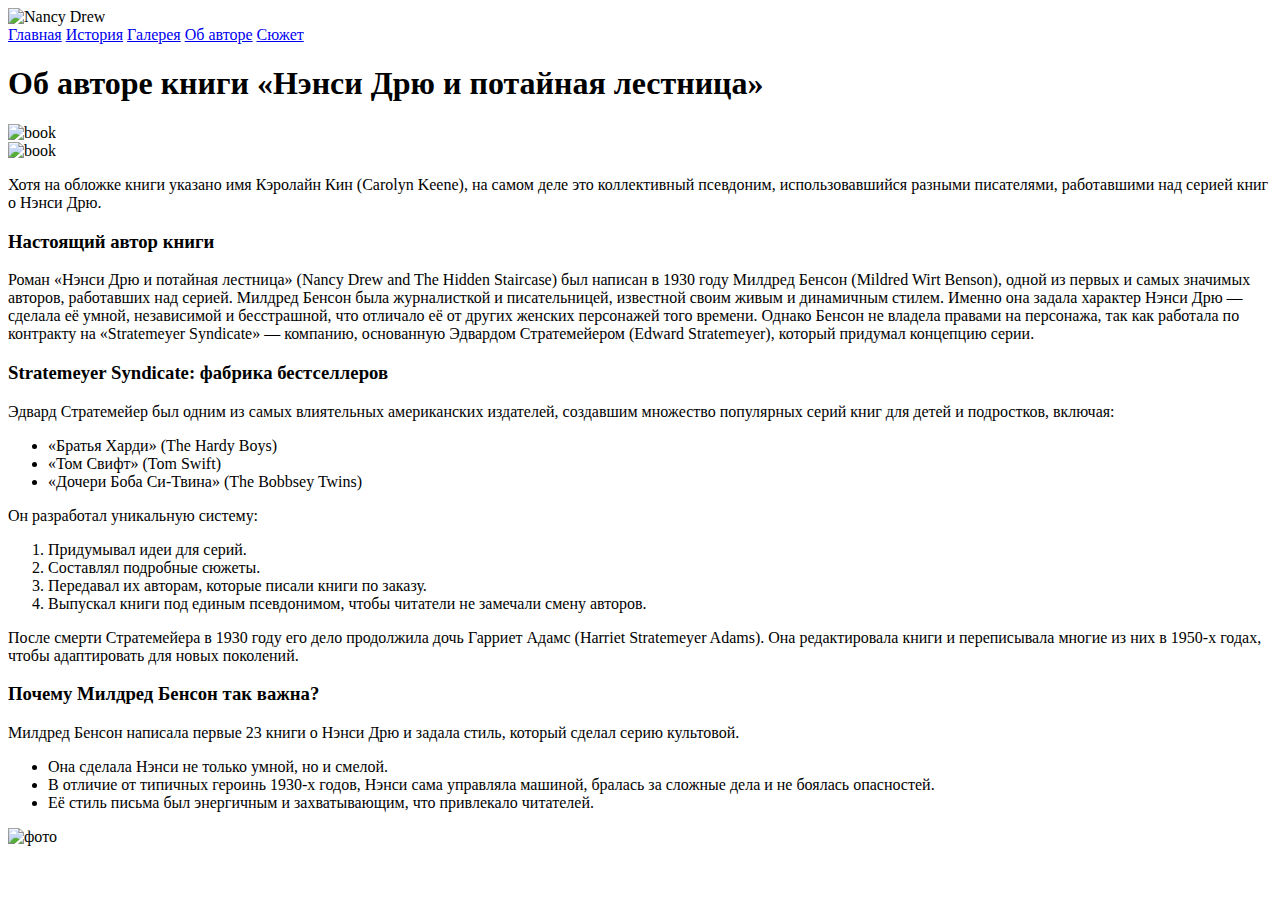
==== lab 3/author.html @ 33aaee7b "Add files via upload" ====
<!DOCTYPE html>
<link href="https://fonts.googleapis.com/css2?family=Gabriela&family=Rubik+Spray+Paint&display=swap" rel="stylesheet">
<html>
    <head>
        <meta charset="utf-8">
        <title>Лаба 3 Пономарёва</title>
        <link rel="stylesheet" href="styles.css">
    </head>
    <header>
        <div class="start ing">
            <img src="start.png" alt="Nancy Drew">
        </div>
        <div class="topnav">
            <a  href="index.html">Главная</a>
            <a  href="history.html">История</a>
            <a href="gallery.html">Галерея</a>
            <a class="active" href="author.html">Об авторе</a>
            <a href="story.html">Сюжет</a>
        </div>
    </header>
    <body>
        <div class="info-banner">
            <h1>Об авторе книги «Нэнси Дрю и потайная лестница»</h1>
            <div id="picbar">
                <div class="card image-card">
                    <img src="pic4.jpg" alt="book" />
                </div>
                <div class="card image-card">
                    <img src="pic5.jpg" alt="book" />
                </div>
            </div>
            
            <div id="main">
                <p>Хотя на обложке книги указано имя Кэролайн Кин (Carolyn Keene), на самом деле это коллективный псевдоним, использовавшийся разными писателями, работавшими над серией книг о Нэнси Дрю.
                </p>
                <h3>Настоящий автор книги</h3>
                <p>Роман «Нэнси Дрю и потайная лестница» (Nancy Drew and The Hidden Staircase) был написан в 1930 году Милдред Бенсон (Mildred Wirt Benson), одной из первых и самых значимых авторов, работавших над серией.

                    Милдред Бенсон была журналисткой и писательницей, известной своим живым и динамичным стилем. Именно она задала характер Нэнси Дрю — сделала её умной, независимой и бесстрашной, что отличало её от других женских персонажей того времени.
                    
                    Однако Бенсон не владела правами на персонажа, так как работала по контракту на «Stratemeyer Syndicate» — компанию, основанную Эдвардом Стратемейером (Edward Stratemeyer), который придумал концепцию серии.
                    
                    </p>
                <h3>Stratemeyer Syndicate: фабрика бестселлеров</h3>
                <p>Эдвард Стратемейер был одним из самых влиятельных американских издателей, создавшим множество популярных серий книг для детей и подростков, включая:
                </p>
                <ul>
                    <li>«Братья Харди» (The Hardy Boys)</li>
                    <li>«Том Свифт» (Tom Swift)</li>
                    <li>«Дочери Боба Си-Твина» (The Bobbsey Twins)</li>
                </ul>
                <p>Он разработал уникальную систему:</p>
                <ol>
                    <li>Придумывал идеи для серий.</li>
                    <li>Составлял подробные сюжеты.</li>
                    <li>Передавал их авторам, которые писали книги по заказу.</li>
                    <li>Выпускал книги под единым псевдонимом, чтобы читатели не замечали смену авторов.</li>
                </ol>
                <p>После смерти Стратемейера в 1930 году его дело продолжила дочь Гарриет Адамс (Harriet Stratemeyer Adams). Она редактировала книги и переписывала многие из них в 1950-х годах, чтобы адаптировать для новых поколений.</p>
                <h3>Почему Милдред Бенсон так важна?</h3>
                <p>Милдред Бенсон написала первые 23 книги о Нэнси Дрю и задала стиль, который сделал серию культовой.</p>
                <ul>
                    <li>Она сделала Нэнси не только умной, но и смелой.</li>
                    <li>В отличие от типичных героинь 1930-х годов, Нэнси сама управляла машиной, бралась за сложные дела и не боялась опасностей.</li>
                    <li>Её стиль письма был энергичным и захватывающим, что привлекало читателей.</li>
                </ul>
            </div>
             <div class="end img">
                    <img src="end.png" alt="фото" />
                </div>
        </div>
        
    </body>
</html>
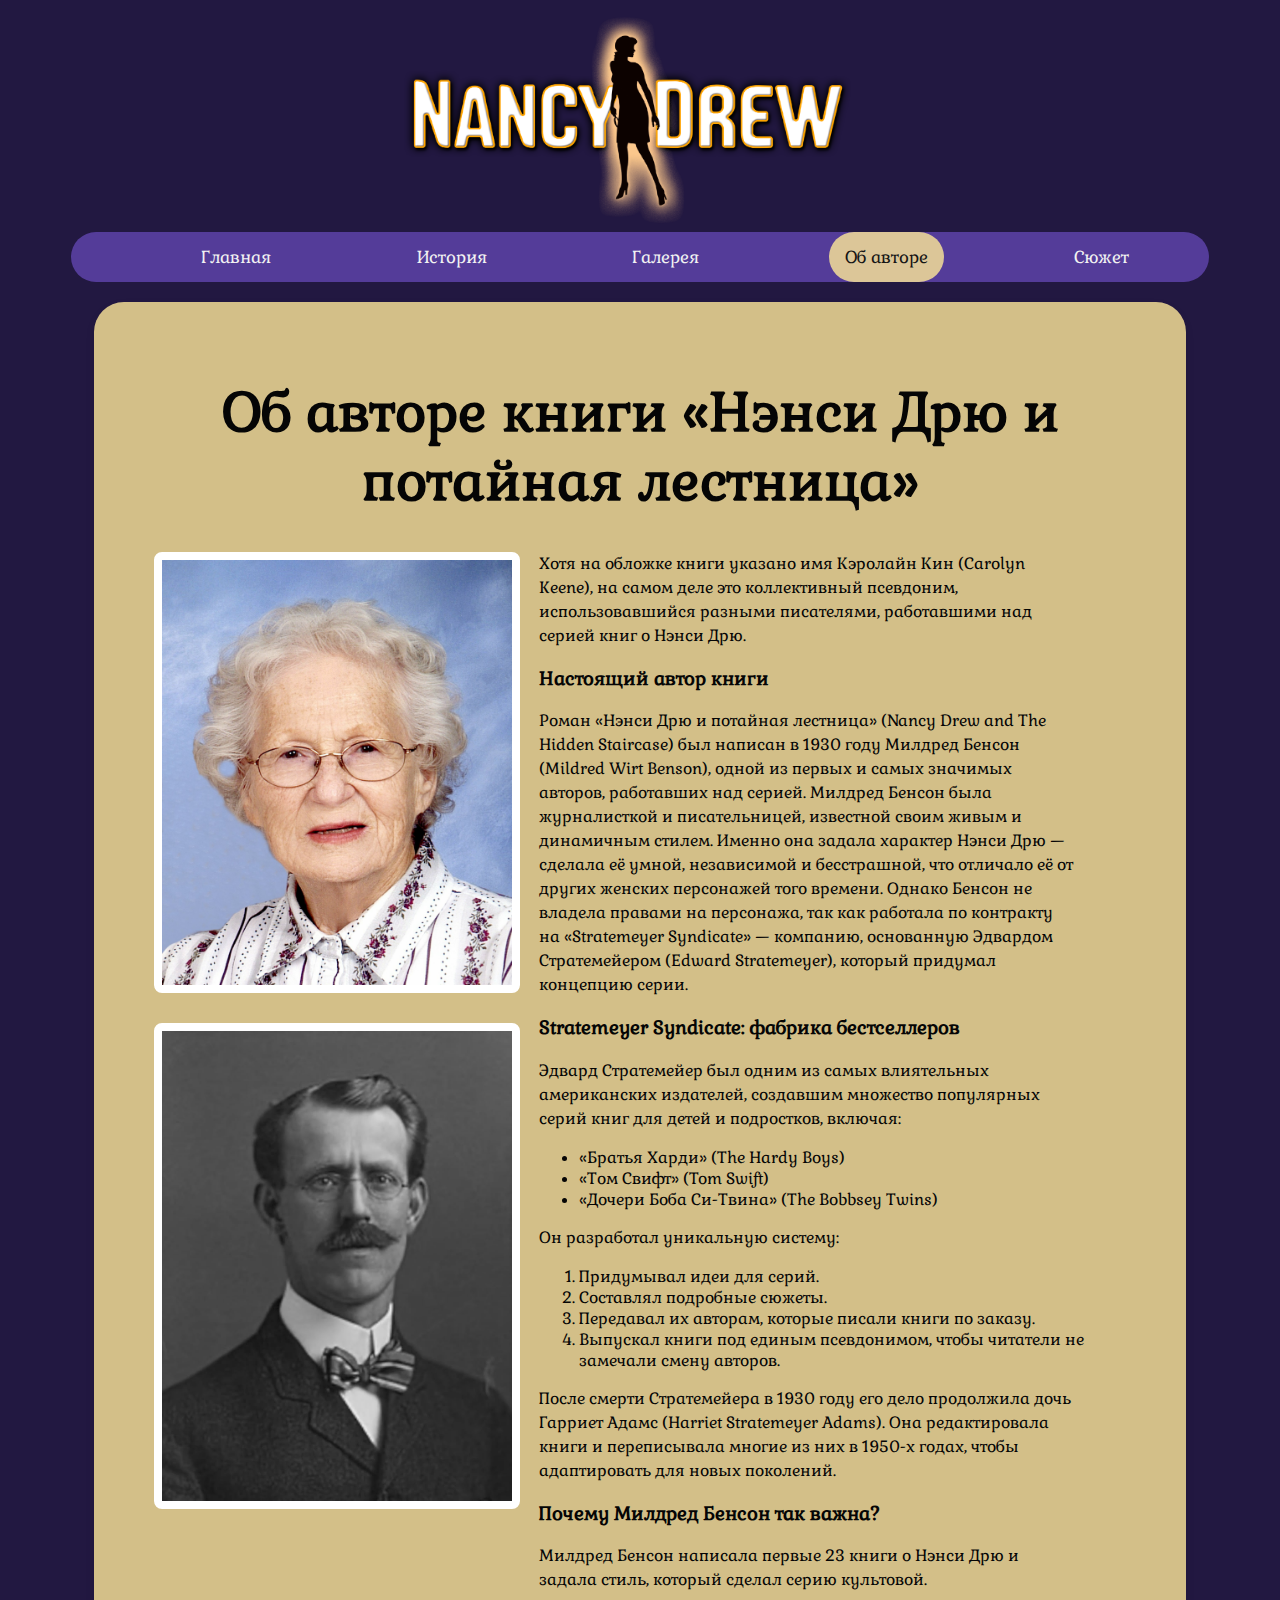
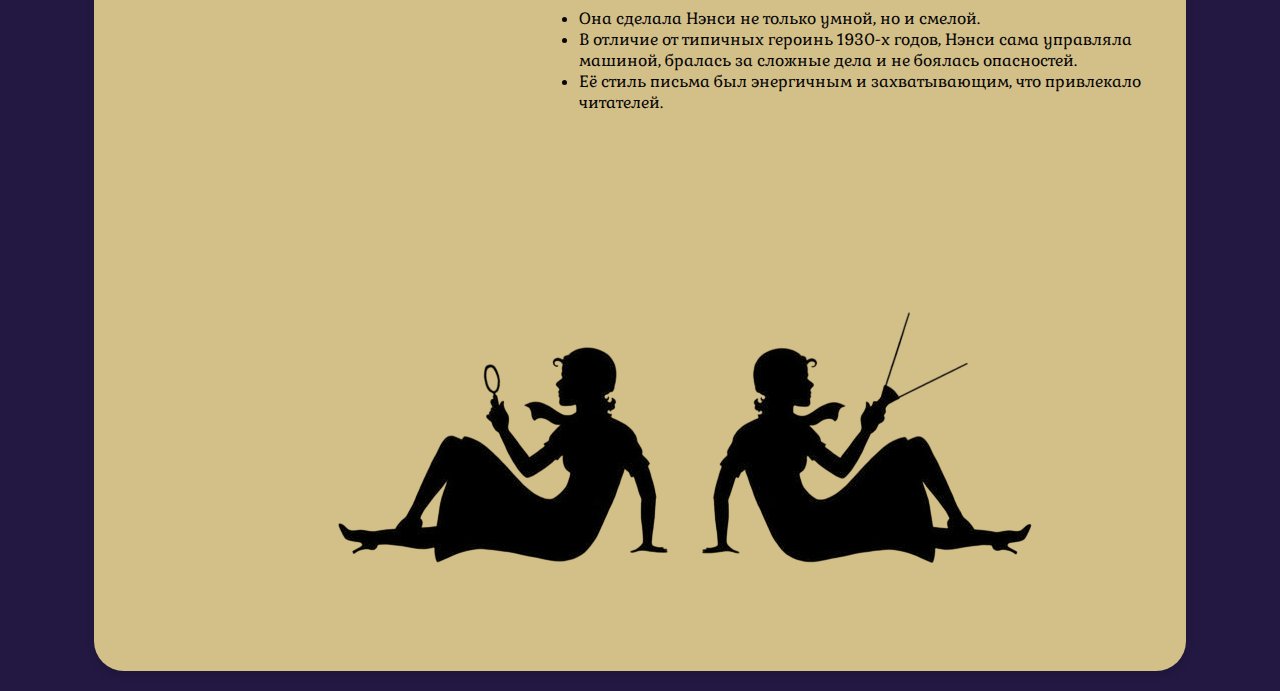
==== commit 8a1440fb: "Add files via upload" ====
--- a/lab 3/author.html
+++ b/lab 3/author.html
@@ -3,7 +3,7 @@
 <html>
     <head>
         <meta charset="utf-8">
-        <title>Лаба 3 Пономарёва</title>
+        <title>Лаба 3 Хрипко</title>
         <link rel="stylesheet" href="styles.css">
     </head>
     <header>
--- a/lab 3/styles.css
+++ b/lab 3/styles.css
@@ -0,0 +1,133 @@
+img {
+    max-width: 100%;
+    display: block;
+
+    margin-left: 20%;
+}
+
+.start img {
+    max-width: 40%;
+    display: block;
+    margin-left: 29%;
+}
+
+#main{
+    margin-left: 0px;
+}
+
+#picbar {
+    width: 400px;
+    float: left;
+}
+
+.header {
+    width: 100%;
+    margin-left: 0px;
+}
+
+body {
+    background-color: rgb(34, 24, 65);
+}
+
+
+
+h3, p {
+    margin-left: 40%;
+    margin-right: 7%;
+    font-family: "Gabriela", serif;
+  
+}
+
+.end img{
+    margin-top: 150px;
+    margin-right: 300px;
+    
+    
+
+}
+
+.image-card img {
+    float: left;
+    border: 8px solid #ffffff;
+    margin-left: 20px;
+    float: left;
+    border-radius: 8px;
+    max-width: 350px;
+    margin-bottom: 30px;
+}
+
+.topnav {
+    background-color: #8a62f77c;
+    overflow: hidden;
+    margin-left: auto;
+    margin-right: auto;
+    float: center;
+    width: 90%;
+    border-radius: 30px; /* Скругление углов */
+}
+.topnav a {
+    font-family: "Gabriela", serif;
+    margin-left: 10%;
+    float: left;
+    color: #f2f2f2;
+    text-align: center;
+    padding: 14px 16px;
+    text-decoration: none;
+    font-size: 17px;
+}
+/* Change the color of links on hover */
+.topnav a:hover {
+    border-radius: 30px;
+    background-color: #f4f4ae;
+    color: rgb(47, 0, 117);
+}
+
+/* Add a color to the active/current link */
+.topnav a.active {
+    border-radius: 30px; /* Скругление углов */
+    background-color: #fbe598d0;
+    color: rgb(21, 21, 21);
+}
+
+.info-banner {
+    background-color:#fbe598d0; /* Цвет фона */
+    color: rgb(5, 5, 5); /* Цвет текста */
+    padding: 40px; /* Отступы внутри плашки */
+    margin: 20px 0; /* Отступы снаружи плашки */
+    border-radius: 30px; /* Скругление углов */
+    max-width: 80%; /* Максимальная ширина плашки */
+    margin-left: auto;
+    /*margin-top: 300px;*/
+    margin-right: auto; /* Центрирование плашки */
+    box-shadow: 0 4px 8px rgba(0, 0, 0, 0.1); /* Лёгкая тень для эффекта */
+}
+
+.info-banner h2 {
+    margin-top: 0; /* Убираем отступ сверху */
+    font-size: 28px; /* Размер заголовка */
+}
+
+.info-banner p {
+    font-size: 16px; /* Размер текста */
+    line-height: 1.5; /* Межстрочный интервал */
+}
+
+
+h1 {
+    font-family: "Gabriela", serif;
+    font-size: 54px;
+    text-align: center;
+  }
+
+h2 {
+    margin-left: 40%;
+    margin-bottom: 20px;
+    font-family: "Gabriela", serif;
+    font-size: 60px;
+    text-align: center;
+  }
+
+ol, ul {
+    margin-left: 40%;
+    font-family: "Gabriela", serif;
+}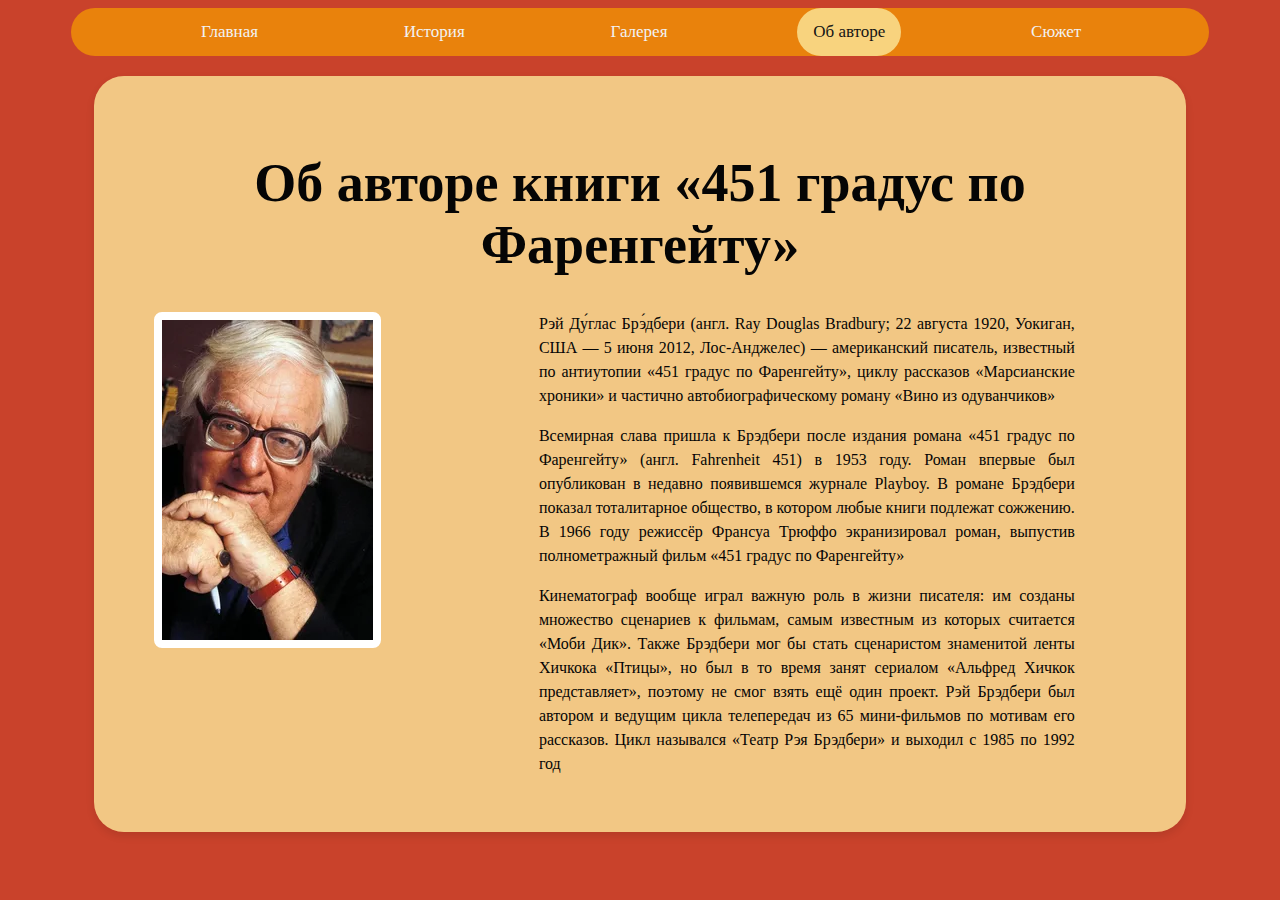
==== commit 132f765a: "Add files via upload" ====
--- a/lab 3/author.html
+++ b/lab 3/author.html
@@ -1,15 +1,11 @@
 <!DOCTYPE html>
-<link href="https://fonts.googleapis.com/css2?family=Gabriela&family=Rubik+Spray+Paint&display=swap" rel="stylesheet">
 <html>
     <head>
         <meta charset="utf-8">
-        <title>Лаба 3 Хрипко</title>
+        <title>451 градус по Фаренгейту</title>
         <link rel="stylesheet" href="styles.css">
     </head>
     <header>
-        <div class="start ing">
-            <img src="start.png" alt="Nancy Drew">
-        </div>
         <div class="topnav">
             <a  href="index.html">Главная</a>
             <a  href="history.html">История</a>
@@ -20,54 +16,23 @@
     </header>
     <body>
         <div class="info-banner">
-            <h1>Об авторе книги «Нэнси Дрю и потайная лестница»</h1>
+            <h1>Об авторе книги «451 градус по Фаренгейту»</h1>
             <div id="picbar">
                 <div class="card image-card">
-                    <img src="pic4.jpg" alt="book" />
-                </div>
-                <div class="card image-card">
-                    <img src="pic5.jpg" alt="book" />
+                    <img src="author.png" alt="book" />
                 </div>
             </div>
             
             <div id="main">
-                <p>Хотя на обложке книги указано имя Кэролайн Кин (Carolyn Keene), на самом деле это коллективный псевдоним, использовавшийся разными писателями, работавшими над серией книг о Нэнси Дрю.
-                </p>
-                <h3>Настоящий автор книги</h3>
-                <p>Роман «Нэнси Дрю и потайная лестница» (Nancy Drew and The Hidden Staircase) был написан в 1930 году Милдред Бенсон (Mildred Wirt Benson), одной из первых и самых значимых авторов, работавших над серией.
+                <p>Рэй Ду́глас Брэ́дбери (англ. Ray Douglas Bradbury; 22 августа 1920, Уокиган, США — 5 июня 2012, Лос-Анджелес) — американский писатель, известный по антиутопии «451 градус по Фаренгейту», циклу рассказов «Марсианские хроники» и частично автобиографическому роману «Вино из одуванчиков»</p>
+ 
+                <p>Всемирная слава пришла к Брэдбери после издания романа «451 градус по Фаренгейту» (англ. Fahrenheit 451) в 1953 году. Роман впервые был опубликован в недавно появившемся журнале Playboy. В романе Брэдбери показал тоталитарное общество, в котором любые книги подлежат сожжению. В 1966 году режиссёр Франсуа Трюффо экранизировал роман, выпустив полнометражный фильм «451 градус по Фаренгейту»
+                    </p>
+                <p>Кинематограф вообще играл важную роль в жизни писателя: им созданы множество сценариев к фильмам, самым известным из которых считается «Моби Дик». Также Брэдбери мог бы стать сценаристом знаменитой ленты Хичкока «Птицы», но был в то время занят сериалом «Альфред Хичкок представляет», поэтому не смог взять ещё один проект.
+Рэй Брэдбери был автором и ведущим цикла телепередач из 65 мини-фильмов по мотивам его рассказов. Цикл назывался «Театр Рэя Брэдбери» и выходил с 1985 по 1992 год
 
-                    Милдред Бенсон была журналисткой и писательницей, известной своим живым и динамичным стилем. Именно она задала характер Нэнси Дрю — сделала её умной, независимой и бесстрашной, что отличало её от других женских персонажей того времени.
-                    
-                    Однако Бенсон не владела правами на персонажа, так как работала по контракту на «Stratemeyer Syndicate» — компанию, основанную Эдвардом Стратемейером (Edward Stratemeyer), который придумал концепцию серии.
-                    
-                    </p>
-                <h3>Stratemeyer Syndicate: фабрика бестселлеров</h3>
-                <p>Эдвард Стратемейер был одним из самых влиятельных американских издателей, создавшим множество популярных серий книг для детей и подростков, включая:
-                </p>
-                <ul>
-                    <li>«Братья Харди» (The Hardy Boys)</li>
-                    <li>«Том Свифт» (Tom Swift)</li>
-                    <li>«Дочери Боба Си-Твина» (The Bobbsey Twins)</li>
-                </ul>
-                <p>Он разработал уникальную систему:</p>
-                <ol>
-                    <li>Придумывал идеи для серий.</li>
-                    <li>Составлял подробные сюжеты.</li>
-                    <li>Передавал их авторам, которые писали книги по заказу.</li>
-                    <li>Выпускал книги под единым псевдонимом, чтобы читатели не замечали смену авторов.</li>
-                </ol>
-                <p>После смерти Стратемейера в 1930 году его дело продолжила дочь Гарриет Адамс (Harriet Stratemeyer Adams). Она редактировала книги и переписывала многие из них в 1950-х годах, чтобы адаптировать для новых поколений.</p>
-                <h3>Почему Милдред Бенсон так важна?</h3>
-                <p>Милдред Бенсон написала первые 23 книги о Нэнси Дрю и задала стиль, который сделал серию культовой.</p>
-                <ul>
-                    <li>Она сделала Нэнси не только умной, но и смелой.</li>
-                    <li>В отличие от типичных героинь 1930-х годов, Нэнси сама управляла машиной, бралась за сложные дела и не боялась опасностей.</li>
-                    <li>Её стиль письма был энергичным и захватывающим, что привлекало читателей.</li>
-                </ul>
+                
             </div>
-             <div class="end img">
-                    <img src="end.png" alt="фото" />
-                </div>
         </div>
         
     </body>
--- a/lab 3/styles.css
+++ b/lab 3/styles.css
@@ -1,15 +1,9 @@
 img {
     max-width: 100%;
     display: block;
-
     margin-left: 20%;
 }
 
-.start img {
-    max-width: 40%;
-    display: block;
-    margin-left: 29%;
-}
 
 #main{
     margin-left: 0px;
@@ -26,7 +20,7 @@
 }
 
 body {
-    background-color: rgb(34, 24, 65);
+    background-color: #c9422b;
 }
 
 
@@ -36,14 +30,6 @@
     margin-right: 7%;
     font-family: "Gabriela", serif;
   
-}
-
-.end img{
-    margin-top: 150px;
-    margin-right: 300px;
-    
-    
-
 }
 
 .image-card img {
@@ -57,7 +43,7 @@
 }
 
 .topnav {
-    background-color: #8a62f77c;
+    background-color: #e9820c;
     overflow: hidden;
     margin-left: auto;
     margin-right: auto;
@@ -75,14 +61,14 @@
     text-decoration: none;
     font-size: 17px;
 }
-/* Change the color of links on hover */
+/* Измените цвет ссылок при наведении курсора мыши */
 .topnav a:hover {
     border-radius: 30px;
     background-color: #f4f4ae;
     color: rgb(47, 0, 117);
 }
 
-/* Add a color to the active/current link */
+/* Добавьте цвет к активной/текущей ссылке */
 .topnav a.active {
     border-radius: 30px; /* Скругление углов */
     background-color: #fbe598d0;
@@ -90,7 +76,7 @@
 }
 
 .info-banner {
-    background-color:#fbe598d0; /* Цвет фона */
+    background-color: #fbe598d0; /* Цвет фона */
     color: rgb(5, 5, 5); /* Цвет текста */
     padding: 40px; /* Отступы внутри плашки */
     margin: 20px 0; /* Отступы снаружи плашки */
@@ -110,6 +96,7 @@
 .info-banner p {
     font-size: 16px; /* Размер текста */
     line-height: 1.5; /* Межстрочный интервал */
+    text-align: justify;
 }
 
 
